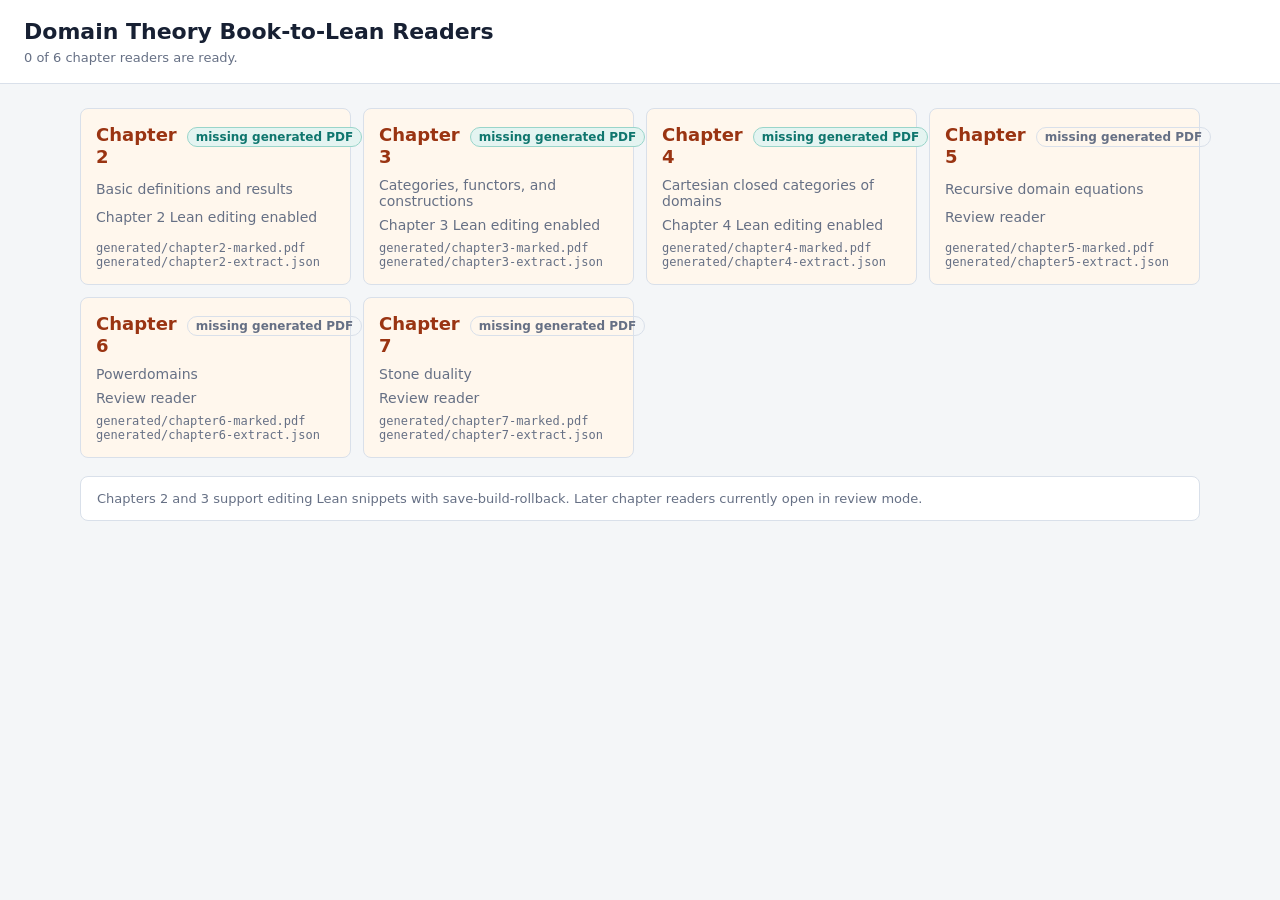
==== docs/index.html @ ea6f59cc "Initial public release: TeX-to-Lean reader" ====
<!doctype html>
<html lang="en">
<head>
  <meta charset="utf-8">
  <meta name="viewport" content="width=device-width, initial-scale=1">
  <title>Domain Theory Readers</title>
  <style>
    :root {
      --bg: #f4f6f8;
      --panel: #ffffff;
      --ink: #172033;
      --muted: #667085;
      --line: #d9e0ea;
      --accent: #0f766e;
      --accent-soft: #e4f4f1;
      --warn: #9a3412;
      --warn-soft: #fff7ed;
    }

    * { box-sizing: border-box; }

    body {
      margin: 0;
      min-height: 100vh;
      background: var(--bg);
      color: var(--ink);
      font-family: Inter, ui-sans-serif, system-ui, -apple-system, BlinkMacSystemFont, "Segoe UI", sans-serif;
    }

    header {
      border-bottom: 1px solid var(--line);
      background: var(--panel);
      padding: 18px 24px;
    }

    h1 {
      margin: 0;
      font-size: 22px;
      line-height: 1.25;
    }

    .meta {
      margin-top: 4px;
      color: var(--muted);
      font-size: 13px;
    }

    main {
      width: min(1120px, calc(100vw - 32px));
      margin: 24px auto;
    }

    .grid {
      display: grid;
      grid-template-columns: repeat(auto-fit, minmax(260px, 1fr));
      gap: 12px;
    }

    .chapter {
      display: grid;
      gap: 8px;
      min-height: 148px;
      border: 1px solid var(--line);
      border-radius: 8px;
      background: var(--panel);
      color: inherit;
      text-decoration: none;
      padding: 15px;
    }

    .chapter:hover,
    .chapter:focus-visible {
      border-color: var(--accent);
      outline: none;
      box-shadow: 0 8px 24px rgba(15, 23, 42, 0.08);
    }

    .chapter.missing {
      background: var(--warn-soft);
      color: var(--warn);
    }

    .chapter-title {
      display: flex;
      align-items: baseline;
      justify-content: space-between;
      gap: 10px;
    }

    h2 {
      margin: 0;
      font-size: 18px;
      line-height: 1.25;
    }

    .badge {
      border: 1px solid var(--line);
      border-radius: 999px;
      padding: 2px 8px;
      color: var(--muted);
      font-size: 12px;
      font-weight: 800;
      white-space: nowrap;
    }

    .editable .badge {
      border-color: #99d5ca;
      background: var(--accent-soft);
      color: var(--accent);
    }

    .summary {
      margin: 0;
      color: var(--muted);
      font-size: 14px;
    }

    .files {
      margin-top: auto;
      color: var(--muted);
      font-family: ui-monospace, SFMono-Regular, Menlo, Consolas, monospace;
      font-size: 12px;
    }

    .notice {
      margin-top: 18px;
      border: 1px solid var(--line);
      border-radius: 8px;
      background: var(--panel);
      padding: 14px 16px;
      color: var(--muted);
      font-size: 13px;
    }

    code {
      font-family: ui-monospace, SFMono-Regular, Menlo, Consolas, monospace;
    }
  </style>
</head>
<body>
  <header>
    <h1>Domain Theory Book-to-Lean Readers</h1>
    <div class="meta" id="meta">Choose a chapter to open the marked PDF and Lean correspondence view.</div>
  </header>
  <main>
    <div class="grid" id="chapterGrid"></div>
    <div class="notice">
      Chapters 2 and 3 support editing Lean snippets with save-build-rollback. Later chapter readers currently open in review mode.
    </div>
  </main>

  <script>
    const chapters = [
      { n: 2, title: "Basic definitions and results", editable: true, items: "Chapter 2 Lean editing enabled" },
      { n: 3, title: "Categories, functors, and constructions", editable: true, items: "Chapter 3 Lean editing enabled" },
      { n: 4, title: "Cartesian closed categories of domains", editable: true, items: "Chapter 4 Lean editing enabled" },
      { n: 5, title: "Recursive domain equations", editable: false, items: "Review reader" },
      { n: 6, title: "Powerdomains", editable: false, items: "Review reader" },
      { n: 7, title: "Stone duality", editable: false, items: "Review reader" }
    ];

    const grid = document.getElementById("chapterGrid");
    const meta = document.getElementById("meta");

    async function exists(path) {
      try {
        const response = await fetch(path, { method: "HEAD", cache: "no-store" });
        return response.ok;
      } catch {
        return false;
      }
    }

    async function render() {
      const rows = await Promise.all(chapters.map(async chapter => {
        const pdf = `generated/chapter${chapter.n}-marked.pdf`;
        const extract = `generated/chapter${chapter.n}-extract.json`;
        const ready = await exists(pdf) && await exists(extract);
        return { ...chapter, pdf, extract, ready };
      }));

      grid.innerHTML = rows.map(chapter => {
        const href = chapter.ready ? `chapter${chapter.n}-tex-reader.html` : "#";
        const classes = ["chapter", chapter.editable ? "editable" : "", chapter.ready ? "" : "missing"].join(" ");
        const badge = chapter.ready ? (chapter.editable ? "editable" : "review") : "missing generated PDF";
        return `
          <a class="${classes}" href="${href}" aria-disabled="${chapter.ready ? "false" : "true"}">
            <div class="chapter-title">
              <h2>Chapter ${chapter.n}</h2>
              <span class="badge">${badge}</span>
            </div>
            <p class="summary">${chapter.title}</p>
            <p class="summary">${chapter.items}</p>
            <div class="files">${chapter.pdf}<br>${chapter.extract}</div>
          </a>
        `;
      }).join("");

      const readyCount = rows.filter(chapter => chapter.ready).length;
      meta.textContent = `${readyCount} of ${rows.length} chapter readers are ready.`;
    }

    grid.addEventListener("click", event => {
      const link = event.target.closest("a.chapter");
      if (link && link.getAttribute("aria-disabled") === "true") {
        event.preventDefault();
      }
    });

    render();
  </script>
</body>
</html>
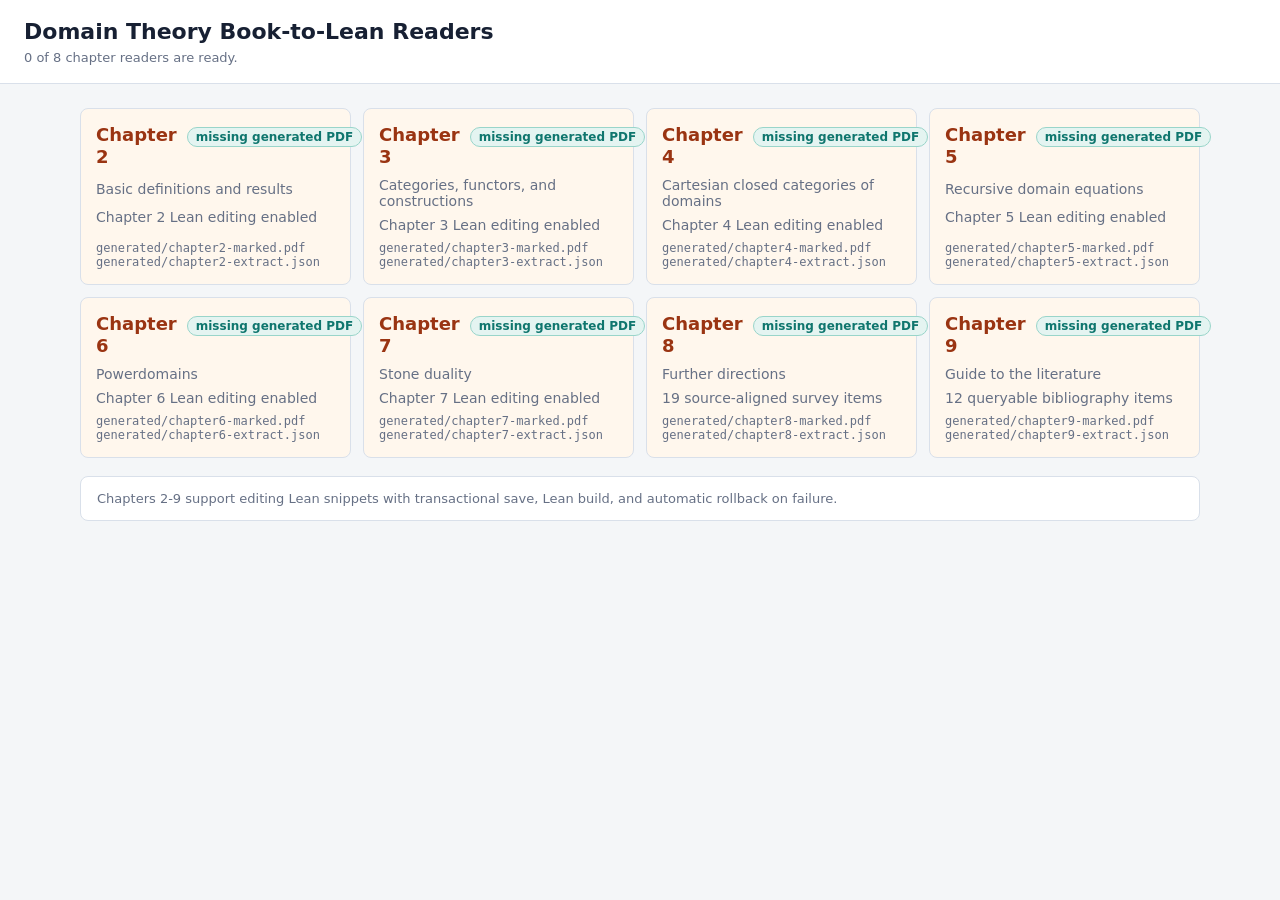
==== commit 2e2021ae: "Publish audited August 18 Domain Theory snapshot Include Chapters 1-9, 291 reader items, source-fait" ====
--- a/docs/index.html
+++ b/docs/index.html
@@ -145,7 +145,7 @@
   <main>
     <div class="grid" id="chapterGrid"></div>
     <div class="notice">
-      Chapters 2 and 3 support editing Lean snippets with save-build-rollback. Later chapter readers currently open in review mode.
+      Chapters 2-9 support editing Lean snippets with transactional save, Lean build, and automatic rollback on failure.
     </div>
   </main>
 
@@ -154,9 +154,11 @@
       { n: 2, title: "Basic definitions and results", editable: true, items: "Chapter 2 Lean editing enabled" },
       { n: 3, title: "Categories, functors, and constructions", editable: true, items: "Chapter 3 Lean editing enabled" },
       { n: 4, title: "Cartesian closed categories of domains", editable: true, items: "Chapter 4 Lean editing enabled" },
-      { n: 5, title: "Recursive domain equations", editable: false, items: "Review reader" },
-      { n: 6, title: "Powerdomains", editable: false, items: "Review reader" },
-      { n: 7, title: "Stone duality", editable: false, items: "Review reader" }
+      { n: 5, title: "Recursive domain equations", editable: true, items: "Chapter 5 Lean editing enabled" },
+      { n: 6, title: "Powerdomains", editable: true, items: "Chapter 6 Lean editing enabled" },
+      { n: 7, title: "Stone duality", editable: true, items: "Chapter 7 Lean editing enabled" },
+      { n: 8, title: "Further directions", editable: true, items: "19 source-aligned survey items" },
+      { n: 9, title: "Guide to the literature", editable: true, items: "12 queryable bibliography items" }
     ];
 
     const grid = document.getElementById("chapterGrid");
